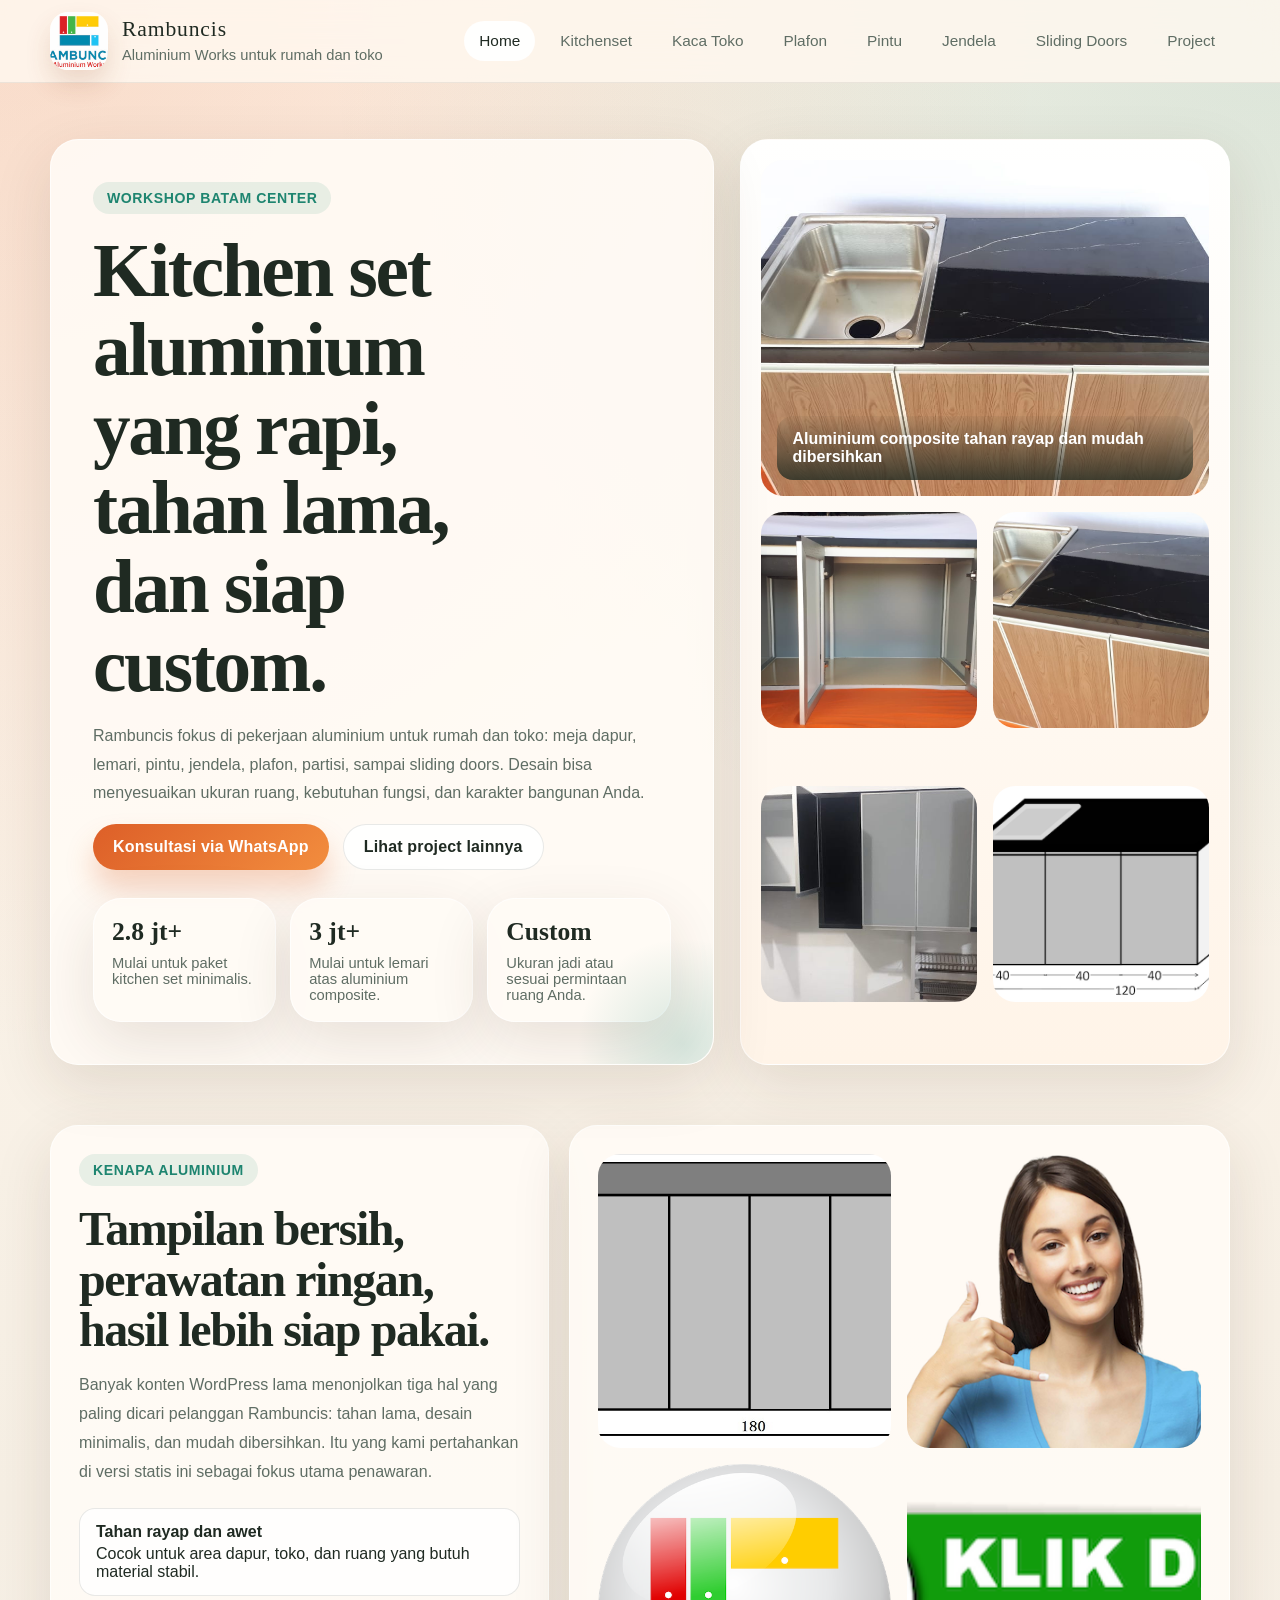
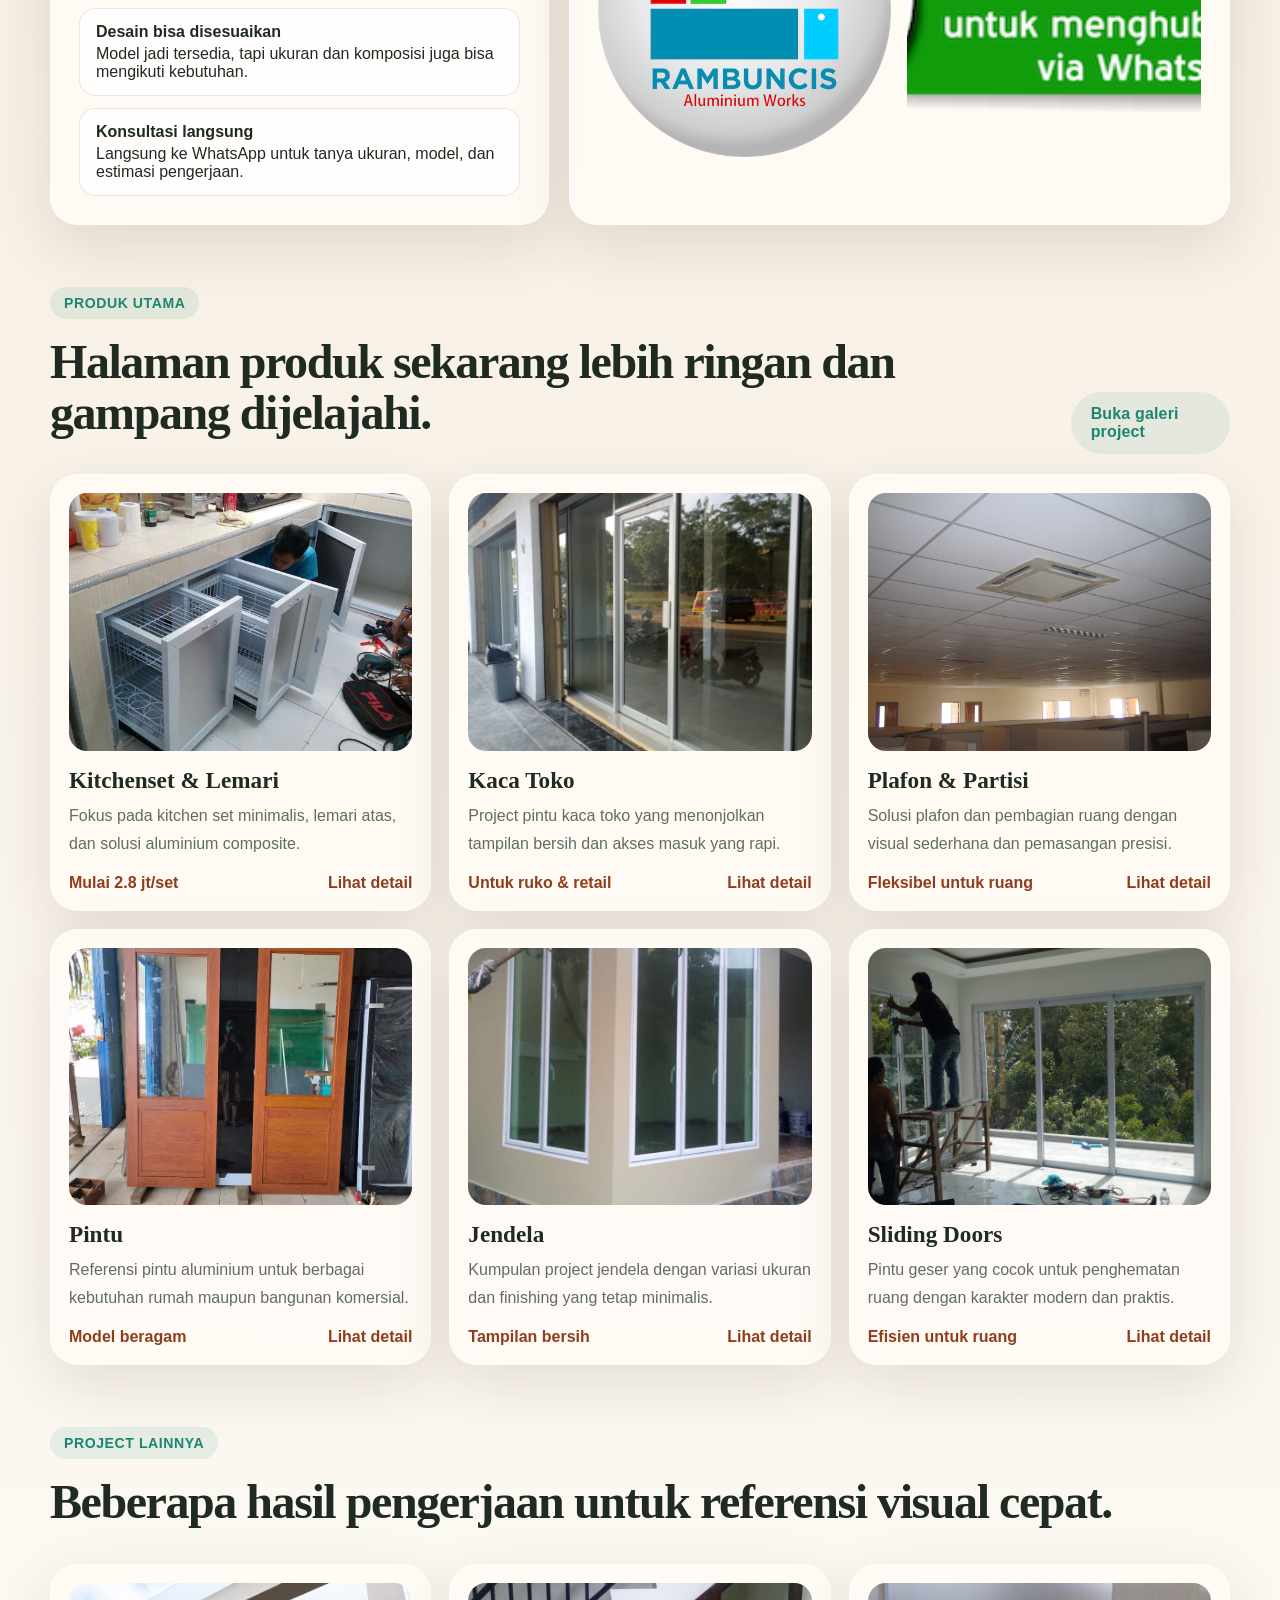
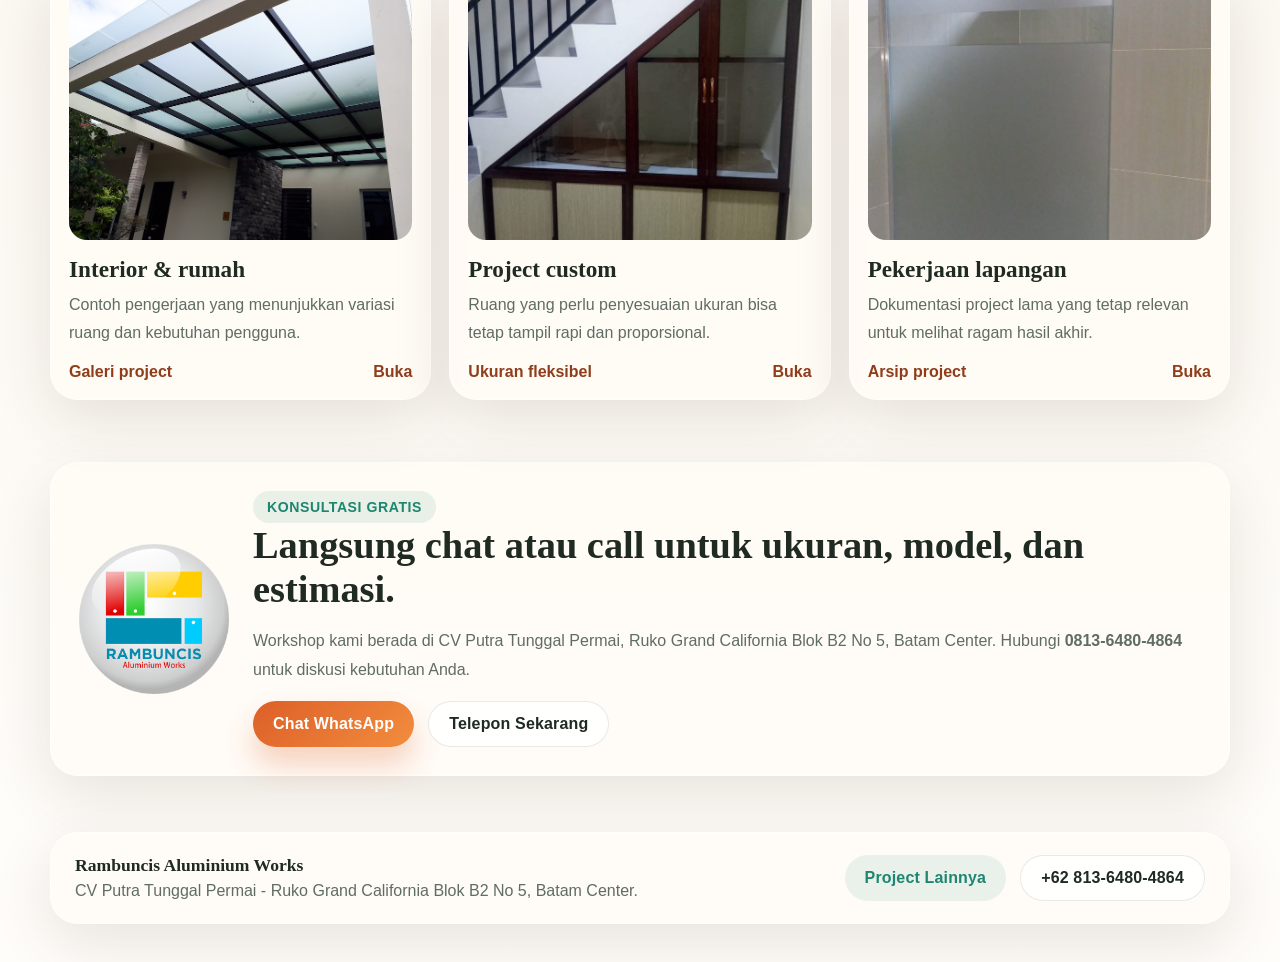
==== index.html @ 45b3ccb1 "migrate rambuncis wordpress site to static pages" ====
<!DOCTYPE html>
<html lang="id">
  <head>
    <meta charset="UTF-8" />
    <meta name="viewport" content="width=device-width, initial-scale=1.0" />
    <title>Rambuncis | Aluminium Works</title>
    <meta
      name="description"
      content="Rambuncis menghadirkan kitchen set, kaca toko, plafon, pintu, jendela, dan sliding doors berbahan aluminium dengan konsultasi gratis untuk area Batam."
    />
    <link rel="stylesheet" href="/assets/styles.css" />
  </head>
  <body>
    <header class="site-header">
      <div class="shell site-header__row">
        <a class="brand" href="/">
          <img class="brand__mark" src="/assets/images/LOGO-RAMBUNCIS-bg-putih-300.jpg" alt="Logo Rambuncis" />
          <span>
            <span class="brand__name">Rambuncis</span>
            <span class="brand__tag">Aluminium Works untuk rumah dan toko</span>
          </span>
        </a>
        <button class="nav-toggle" type="button" aria-label="Buka menu" aria-expanded="false" data-nav-toggle>
          ☰
        </button>
        <nav class="site-nav" data-nav>
          <a href="/" aria-current="page">Home</a>
          <a href="/kitchenset-lemari/">Kitchenset</a>
          <a href="/kaca-toko/">Kaca Toko</a>
          <a href="/plafon/">Plafon</a>
          <a href="/pintu/">Pintu</a>
          <a href="/jendela/">Jendela</a>
          <a href="/sliding-doors/">Sliding Doors</a>
          <a href="/project-lainnya/">Project</a>
        </nav>
      </div>
    </header>

    <main>
      <section class="hero">
        <div class="shell hero__grid">
          <div class="hero__copy">
            <span class="eyebrow">Workshop Batam Center</span>
            <h1>Kitchen set aluminium yang rapi, tahan lama, dan siap custom.</h1>
            <p>
              Rambuncis fokus di pekerjaan aluminium untuk rumah dan toko: meja dapur, lemari,
              pintu, jendela, plafon, partisi, sampai sliding doors. Desain bisa menyesuaikan
              ukuran ruang, kebutuhan fungsi, dan karakter bangunan Anda.
            </p>
            <div class="button-row">
              <a class="button button--primary" href="https://wa.me/6281364804864">Konsultasi via WhatsApp</a>
              <a class="button button--secondary" href="/project-lainnya/">Lihat project lainnya</a>
            </div>
            <div class="hero__meta">
              <div class="stat-card">
                <strong>2.8 jt+</strong>
                <span>Mulai untuk paket kitchen set minimalis.</span>
              </div>
              <div class="stat-card">
                <strong>3 jt+</strong>
                <span>Mulai untuk lemari atas aluminium composite.</span>
              </div>
              <div class="stat-card">
                <strong>Custom</strong>
                <span>Ukuran jadi atau sesuai permintaan ruang Anda.</span>
              </div>
            </div>
          </div>

          <div class="hero__panel">
            <div class="showcase">
              <img src="/assets/images/K4.jpeg" alt="Kitchen set aluminium Rambuncis" />
              <div class="showcase__label">Aluminium composite tahan rayap dan mudah dibersihkan</div>
            </div>
            <div class="gallery-preview">
              <img src="/assets/images/K2.jpeg" alt="Desain kitchen set minimalis" />
              <img src="/assets/images/K1.jpeg" alt="Kitchen set modern" />
              <img src="/assets/images/KemariAtas.jpeg" alt="Lemari atas Rambuncis" />
              <img src="/assets/images/3pintu.png" alt="Contoh ukuran custom Rambuncis" />
            </div>
          </div>
        </div>
      </section>

      <section class="section">
        <div class="shell split">
          <div class="section-panel">
            <span class="eyebrow">Kenapa aluminium</span>
            <h2 class="section-title">Tampilan bersih, perawatan ringan, hasil lebih siap pakai.</h2>
            <p class="section-copy">
              Banyak konten WordPress lama menonjolkan tiga hal yang paling dicari pelanggan Rambuncis:
              tahan lama, desain minimalis, dan mudah dibersihkan. Itu yang kami pertahankan di versi
              statis ini sebagai fokus utama penawaran.
            </p>
            <div class="list">
              <div>
                <strong>Tahan rayap dan awet</strong>
                Cocok untuk area dapur, toko, dan ruang yang butuh material stabil.
              </div>
              <div>
                <strong>Desain bisa disesuaikan</strong>
                Model jadi tersedia, tapi ukuran dan komposisi juga bisa mengikuti kebutuhan.
              </div>
              <div>
                <strong>Konsultasi langsung</strong>
                Langsung ke WhatsApp untuk tanya ukuran, model, dan estimasi pengerjaan.
              </div>
            </div>
          </div>
          <div class="section-panel">
            <div class="gallery-preview">
              <img src="/assets/images/WhatsApp-Image-2022-02-17-at-5.44.40-PM.jpeg" alt="Lemari atas aluminium" />
              <img src="/assets/images/Call-Us.png" alt="Konsultasi gratis Rambuncis" />
              <img src="/assets/images/RAMBUNCISpic-500.png" alt="Maskot Rambuncis" />
              <img src="/assets/images/Tombol-Whatsapp-Pesan-Sekarang.png" alt="Pesan sekarang via WhatsApp" />
            </div>
          </div>
        </div>
      </section>

      <section class="section">
        <div class="shell">
          <div class="section-head">
            <div>
              <span class="eyebrow">Produk Utama</span>
              <h2 class="section-title">Halaman produk sekarang lebih ringan dan gampang dijelajahi.</h2>
            </div>
            <a class="button button--ghost" href="/project-lainnya/">Buka galeri project</a>
          </div>
          <div class="card-grid">
            <a class="feature-card" href="/kitchenset-lemari/">
              <img src="/assets/images/Kitchenset.jpeg" alt="Kitchenset dan lemari" />
              <h3>Kitchenset &amp; Lemari</h3>
              <p>Fokus pada kitchen set minimalis, lemari atas, dan solusi aluminium composite.</p>
              <div class="feature-card__meta"><span>Mulai 2.8 jt/set</span><span>Lihat detail</span></div>
            </a>
            <a class="feature-card" href="/kaca-toko/">
              <img src="/assets/images/Shopfront3.jpeg" alt="Kaca toko" />
              <h3>Kaca Toko</h3>
              <p>Project pintu kaca toko yang menonjolkan tampilan bersih dan akses masuk yang rapi.</p>
              <div class="feature-card__meta"><span>Untuk ruko &amp; retail</span><span>Lihat detail</span></div>
            </a>
            <a class="feature-card" href="/plafon/">
              <img src="/assets/images/Plafon7.jpg" alt="Plafon aluminium" />
              <h3>Plafon &amp; Partisi</h3>
              <p>Solusi plafon dan pembagian ruang dengan visual sederhana dan pemasangan presisi.</p>
              <div class="feature-card__meta"><span>Fleksibel untuk ruang</span><span>Lihat detail</span></div>
            </a>
            <a class="feature-card" href="/pintu/">
              <img src="/assets/images/Pintu12.jpeg" alt="Pintu aluminium" />
              <h3>Pintu</h3>
              <p>Referensi pintu aluminium untuk berbagai kebutuhan rumah maupun bangunan komersial.</p>
              <div class="feature-card__meta"><span>Model beragam</span><span>Lihat detail</span></div>
            </a>
            <a class="feature-card" href="/jendela/">
              <img src="/assets/images/Jendela13.jpeg" alt="Jendela aluminium" />
              <h3>Jendela</h3>
              <p>Kumpulan project jendela dengan variasi ukuran dan finishing yang tetap minimalis.</p>
              <div class="feature-card__meta"><span>Tampilan bersih</span><span>Lihat detail</span></div>
            </a>
            <a class="feature-card" href="/sliding-doors/">
              <img src="/assets/images/Sliding18.jpeg" alt="Sliding doors" />
              <h3>Sliding Doors</h3>
              <p>Pintu geser yang cocok untuk penghematan ruang dengan karakter modern dan praktis.</p>
              <div class="feature-card__meta"><span>Efisien untuk ruang</span><span>Lihat detail</span></div>
            </a>
          </div>
        </div>
      </section>

      <section class="section">
        <div class="shell">
          <div class="section-head">
            <div>
              <span class="eyebrow">Project Lainnya</span>
              <h2 class="section-title">Beberapa hasil pengerjaan untuk referensi visual cepat.</h2>
            </div>
          </div>
          <div class="card-grid">
            <a class="feature-card" href="/project-lainnya/">
              <img src="/assets/images/Project03.jpg" alt="Project lain Rambuncis" />
              <h3>Interior &amp; rumah</h3>
              <p>Contoh pengerjaan yang menunjukkan variasi ruang dan kebutuhan pengguna.</p>
              <div class="feature-card__meta"><span>Galeri project</span><span>Buka</span></div>
            </a>
            <a class="feature-card" href="/project-lainnya/">
              <img src="/assets/images/Project-Laing.jpeg" alt="Project tambahan Rambuncis" />
              <h3>Project custom</h3>
              <p>Ruang yang perlu penyesuaian ukuran bisa tetap tampil rapi dan proporsional.</p>
              <div class="feature-card__meta"><span>Ukuran fleksibel</span><span>Buka</span></div>
            </a>
            <a class="feature-card" href="/project-lainnya/">
              <img src="/assets/images/IMG_20170110_144117.jpg" alt="Workshop Rambuncis project" />
              <h3>Pekerjaan lapangan</h3>
              <p>Dokumentasi project lama yang tetap relevan untuk melihat ragam hasil akhir.</p>
              <div class="feature-card__meta"><span>Arsip project</span><span>Buka</span></div>
            </a>
          </div>
        </div>
      </section>

      <section class="section">
        <div class="shell">
          <div class="contact-card">
            <img src="/assets/images/RAMBUNCISpic-500.png" alt="Rambuncis contact" />
            <div>
              <span class="eyebrow">Konsultasi Gratis</span>
              <h2>Langsung chat atau call untuk ukuran, model, dan estimasi.</h2>
              <p class="section-copy">
                Workshop kami berada di CV Putra Tunggal Permai, Ruko Grand California Blok B2 No 5,
                Batam Center. Hubungi <strong>0813-6480-4864</strong> untuk diskusi kebutuhan Anda.
              </p>
              <div class="cta-group">
                <a class="button button--primary" href="https://wa.me/6281364804864">Chat WhatsApp</a>
                <a class="button button--secondary" href="tel:+6281364804864">Telepon Sekarang</a>
              </div>
            </div>
          </div>
        </div>
      </section>
    </main>

    <footer class="site-footer">
      <div class="shell footer-card">
        <div>
          <strong>Rambuncis Aluminium Works</strong>
          <p>CV Putra Tunggal Permai - Ruko Grand California Blok B2 No 5, Batam Center.</p>
        </div>
        <div class="cta-group">
          <a class="button button--ghost" href="/project-lainnya/">Project Lainnya</a>
          <a class="button button--secondary" href="https://wa.me/6281364804864">+62 813-6480-4864</a>
        </div>
      </div>
    </footer>

    <script src="/assets/site.js"></script>
  </body>
</html>
---- assets/styles.css ----
:root {
  --bg: #f6efe4;
  --bg-soft: #fffaf2;
  --surface: rgba(255, 251, 245, 0.9);
  --surface-strong: #fffdf8;
  --text: #1f2a22;
  --muted: #5f6d64;
  --line: rgba(31, 42, 34, 0.1);
  --brand: #dd5f28;
  --brand-deep: #8f3d1b;
  --accent: #1e8570;
  --accent-soft: #e1f6f0;
  --shadow: 0 20px 60px rgba(64, 42, 23, 0.12);
  --radius-xl: 28px;
  --radius-lg: 22px;
  --radius-md: 16px;
  --max: 1180px;
}

* {
  box-sizing: border-box;
}

html {
  scroll-behavior: smooth;
}

body {
  margin: 0;
  font-family: "Avenir Next", "Segoe UI", sans-serif;
  color: var(--text);
  background:
    radial-gradient(circle at top left, rgba(221, 95, 40, 0.18), transparent 24%),
    radial-gradient(circle at top right, rgba(30, 133, 112, 0.16), transparent 22%),
    linear-gradient(180deg, #fff7ed 0%, var(--bg) 36%, #fffdfa 100%);
  min-height: 100vh;
}

img {
  max-width: 100%;
  display: block;
}

a {
  color: inherit;
  text-decoration: none;
}

.shell {
  width: min(var(--max), calc(100% - 32px));
  margin: 0 auto;
}

.site-header {
  position: sticky;
  top: 0;
  z-index: 30;
  backdrop-filter: blur(16px);
  background: rgba(255, 248, 239, 0.82);
  border-bottom: 1px solid rgba(31, 42, 34, 0.08);
}

.site-header__row {
  display: flex;
  align-items: center;
  justify-content: space-between;
  gap: 24px;
  min-height: 82px;
}

.brand {
  display: inline-flex;
  align-items: center;
  gap: 14px;
}

.brand__mark {
  width: 58px;
  height: 58px;
  border-radius: 18px;
  object-fit: cover;
  box-shadow: 0 14px 26px rgba(143, 61, 27, 0.16);
}

.brand__name {
  display: block;
  font-family: Georgia, "Times New Roman", serif;
  font-size: 1.35rem;
  line-height: 1;
  letter-spacing: 0.04em;
}

.brand__tag {
  display: block;
  margin-top: 6px;
  color: var(--muted);
  font-size: 0.92rem;
}

.nav-toggle {
  display: none;
  appearance: none;
  border: 0;
  background: #fff;
  color: var(--text);
  width: 48px;
  height: 48px;
  border-radius: 14px;
  box-shadow: var(--shadow);
  font-size: 1.4rem;
}

.site-nav {
  display: flex;
  align-items: center;
  gap: 10px;
  flex-wrap: wrap;
  justify-content: flex-end;
}

.site-nav a {
  color: var(--muted);
  padding: 11px 15px;
  border-radius: 999px;
  transition: 0.2s ease;
  font-size: 0.96rem;
}

.site-nav a[aria-current="page"],
.site-nav a:hover {
  color: var(--text);
  background: rgba(255, 255, 255, 0.9);
}

.button-row,
.cta-group {
  display: flex;
  flex-wrap: wrap;
  gap: 14px;
}

.button {
  display: inline-flex;
  align-items: center;
  justify-content: center;
  padding: 13px 20px;
  border-radius: 999px;
  font-weight: 700;
  letter-spacing: 0.01em;
  transition: transform 0.2s ease, box-shadow 0.2s ease;
}

.button:hover {
  transform: translateY(-2px);
}

.button--primary {
  color: #fff;
  background: linear-gradient(135deg, var(--brand), #f28d3e);
  box-shadow: 0 18px 28px rgba(221, 95, 40, 0.26);
}

.button--secondary {
  background: rgba(255, 255, 255, 0.9);
  border: 1px solid rgba(31, 42, 34, 0.1);
}

.button--ghost {
  background: rgba(30, 133, 112, 0.09);
  color: var(--accent);
}

.hero {
  padding: 56px 0 40px;
}

.hero__grid {
  display: grid;
  grid-template-columns: 1.15fr 0.85fr;
  gap: 26px;
  align-items: stretch;
}

.hero__copy,
.hero__panel,
.page-hero__copy,
.page-hero__card,
.feature-card,
.section-panel,
.gallery-card,
.contact-card,
.footer-card,
.stat-card {
  background: var(--surface);
  border: 1px solid rgba(255, 255, 255, 0.65);
  box-shadow: var(--shadow);
  border-radius: var(--radius-xl);
}

.hero__copy {
  padding: 42px;
  position: relative;
  overflow: hidden;
}

.hero__copy::after,
.page-hero__copy::after {
  content: "";
  position: absolute;
  inset: auto -80px -90px auto;
  width: 220px;
  height: 220px;
  background: radial-gradient(circle, rgba(30, 133, 112, 0.18), transparent 68%);
}

.eyebrow {
  display: inline-flex;
  align-items: center;
  gap: 10px;
  padding: 8px 14px;
  border-radius: 999px;
  background: rgba(30, 133, 112, 0.1);
  color: var(--accent);
  font-size: 0.88rem;
  font-weight: 700;
  letter-spacing: 0.04em;
  text-transform: uppercase;
}

.hero h1,
.page-hero h1,
.section-title {
  margin: 18px 0 16px;
  font-family: Georgia, "Times New Roman", serif;
  line-height: 1.05;
  letter-spacing: -0.03em;
}

.hero h1 {
  font-size: clamp(2.7rem, 6vw, 4.7rem);
  max-width: 11ch;
}

.hero p,
.page-hero p,
.section-copy,
.mini-copy {
  color: var(--muted);
  line-height: 1.8;
  font-size: 1rem;
}

.hero__meta {
  display: grid;
  grid-template-columns: repeat(3, minmax(0, 1fr));
  gap: 14px;
  margin-top: 28px;
}

.stat-card {
  padding: 18px;
}

.stat-card strong {
  display: block;
  font-size: 1.6rem;
  font-family: Georgia, "Times New Roman", serif;
}

.stat-card span {
  display: block;
  margin-top: 8px;
  color: var(--muted);
  font-size: 0.92rem;
}

.hero__panel {
  padding: 20px;
  display: grid;
  gap: 16px;
  background:
    linear-gradient(180deg, rgba(255, 255, 255, 0.92), rgba(255, 243, 231, 0.92)),
    var(--surface);
}

.showcase {
  position: relative;
  overflow: hidden;
  border-radius: 22px;
  min-height: 210px;
}

.showcase img {
  width: 100%;
  height: 100%;
  object-fit: cover;
}

.showcase__label {
  position: absolute;
  left: 16px;
  right: 16px;
  bottom: 16px;
  padding: 14px 16px;
  color: #fff;
  border-radius: 16px;
  background: linear-gradient(180deg, rgba(31, 42, 34, 0.05), rgba(31, 42, 34, 0.8));
  font-weight: 700;
}

.section {
  padding: 20px 0 42px;
}

.section-head {
  display: flex;
  align-items: end;
  justify-content: space-between;
  gap: 18px;
  margin-bottom: 20px;
}

.section-title {
  font-size: clamp(2rem, 4vw, 3rem);
}

.card-grid {
  display: grid;
  grid-template-columns: repeat(3, minmax(0, 1fr));
  gap: 18px;
}

.feature-card {
  padding: 18px;
  overflow: hidden;
}

.feature-card img {
  width: 100%;
  aspect-ratio: 4 / 3;
  object-fit: cover;
  border-radius: 18px;
}

.feature-card h3 {
  margin: 16px 0 8px;
  font-family: Georgia, "Times New Roman", serif;
  font-size: 1.45rem;
}

.feature-card p {
  margin: 0 0 16px;
  color: var(--muted);
  line-height: 1.75;
}

.feature-card__meta {
  display: flex;
  align-items: center;
  justify-content: space-between;
  gap: 14px;
  color: var(--brand-deep);
  font-weight: 700;
}

.split {
  display: grid;
  grid-template-columns: 0.86fr 1.14fr;
  gap: 20px;
}

.section-panel {
  padding: 28px;
}

.list {
  display: grid;
  gap: 12px;
  margin: 22px 0 0;
}

.list div {
  padding: 14px 16px;
  border-radius: 16px;
  background: rgba(255, 255, 255, 0.76);
  border: 1px solid var(--line);
}

.list strong {
  display: block;
  margin-bottom: 4px;
}

.gallery-preview {
  display: grid;
  grid-template-columns: repeat(2, minmax(0, 1fr));
  gap: 16px;
}

.gallery-preview img {
  width: 100%;
  aspect-ratio: 1 / 1;
  object-fit: cover;
  border-radius: 22px;
}

.page-hero {
  padding: 52px 0 28px;
}

.page-hero__grid {
  display: grid;
  grid-template-columns: 1fr 0.9fr;
  gap: 22px;
}

.page-hero__copy,
.page-hero__card {
  padding: 34px;
  position: relative;
  overflow: hidden;
}

.page-hero__card img {
  width: 100%;
  aspect-ratio: 4 / 3;
  object-fit: cover;
  border-radius: 22px;
  margin-bottom: 16px;
}

.page-hero__badge {
  display: inline-flex;
  gap: 8px;
  align-items: center;
  margin-bottom: 12px;
  color: var(--brand-deep);
  font-weight: 700;
}

.breadcrumbs {
  display: flex;
  gap: 10px;
  flex-wrap: wrap;
  color: var(--muted);
  font-size: 0.92rem;
}

.breadcrumbs span {
  color: rgba(95, 109, 100, 0.55);
}

.gallery {
  columns: 3 280px;
  column-gap: 18px;
  margin-top: 8px;
}

.gallery-card {
  break-inside: avoid;
  margin: 0 0 18px;
  overflow: hidden;
}

.gallery-card img {
  width: 100%;
  height: auto;
}

.gallery-card__body {
  padding: 14px 16px 16px;
}

.gallery-card__body strong {
  display: block;
  margin-bottom: 4px;
}

.gallery-card__body span {
  color: var(--muted);
  font-size: 0.92rem;
}

.contact-card {
  padding: 28px;
  display: grid;
  grid-template-columns: 150px 1fr;
  gap: 24px;
  align-items: center;
}

.contact-card img {
  width: 100%;
  border-radius: 22px;
}

.contact-card h2 {
  margin: 0 0 10px;
  font-family: Georgia, "Times New Roman", serif;
  font-size: clamp(2rem, 3vw, 2.6rem);
}

.site-footer {
  padding: 14px 0 38px;
}

.footer-card {
  padding: 22px 24px;
  display: flex;
  align-items: center;
  justify-content: space-between;
  gap: 18px;
}

.footer-card p {
  margin: 0;
  color: var(--muted);
}

.footer-card strong {
  display: block;
  margin-bottom: 6px;
  font-family: Georgia, "Times New Roman", serif;
  font-size: 1.1rem;
}

.redirect-note {
  min-height: 100vh;
  display: grid;
  place-items: center;
  padding: 24px;
}

.redirect-note__card {
  width: min(620px, 100%);
  text-align: center;
  padding: 34px;
  background: var(--surface);
  border-radius: var(--radius-xl);
  box-shadow: var(--shadow);
}

@media (max-width: 1024px) {
  .hero__grid,
  .page-hero__grid,
  .split {
    grid-template-columns: 1fr;
  }

  .card-grid {
    grid-template-columns: repeat(2, minmax(0, 1fr));
  }
}

@media (max-width: 760px) {
  .site-header__row {
    min-height: 74px;
  }

  .nav-toggle {
    display: inline-flex;
    align-items: center;
    justify-content: center;
  }

  .site-nav {
    display: none;
    width: 100%;
    padding-bottom: 16px;
  }

  .site-nav.is-open {
    display: flex;
  }

  .site-header__row {
    flex-wrap: wrap;
    padding: 10px 0;
  }

  .site-nav a {
    width: 100%;
    text-align: left;
  }

  .hero__copy,
  .page-hero__copy,
  .page-hero__card,
  .section-panel,
  .contact-card,
  .footer-card {
    padding: 24px;
  }

  .hero__meta,
  .card-grid {
    grid-template-columns: 1fr;
  }

  .gallery-preview {
    grid-template-columns: 1fr;
  }

  .contact-card {
    grid-template-columns: 1fr;
  }

  .footer-card {
    flex-direction: column;
    align-items: flex-start;
  }
}
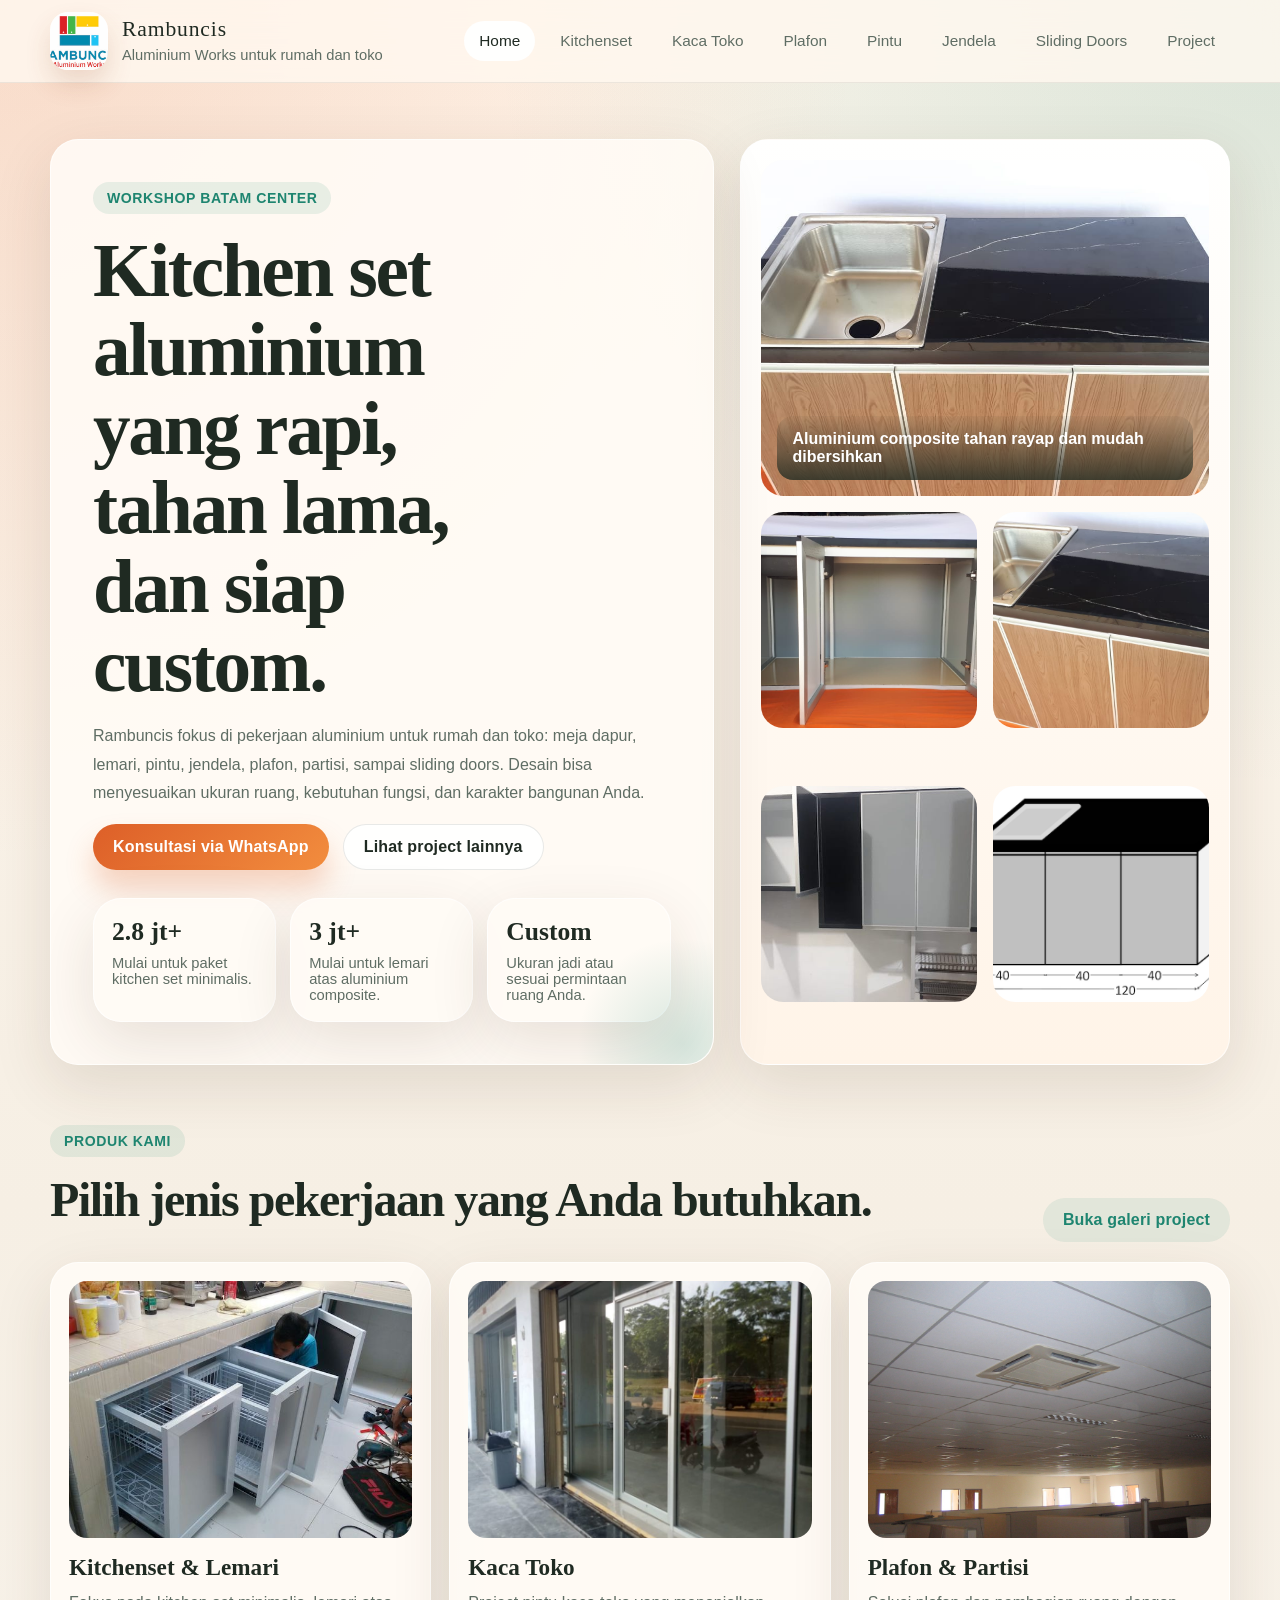
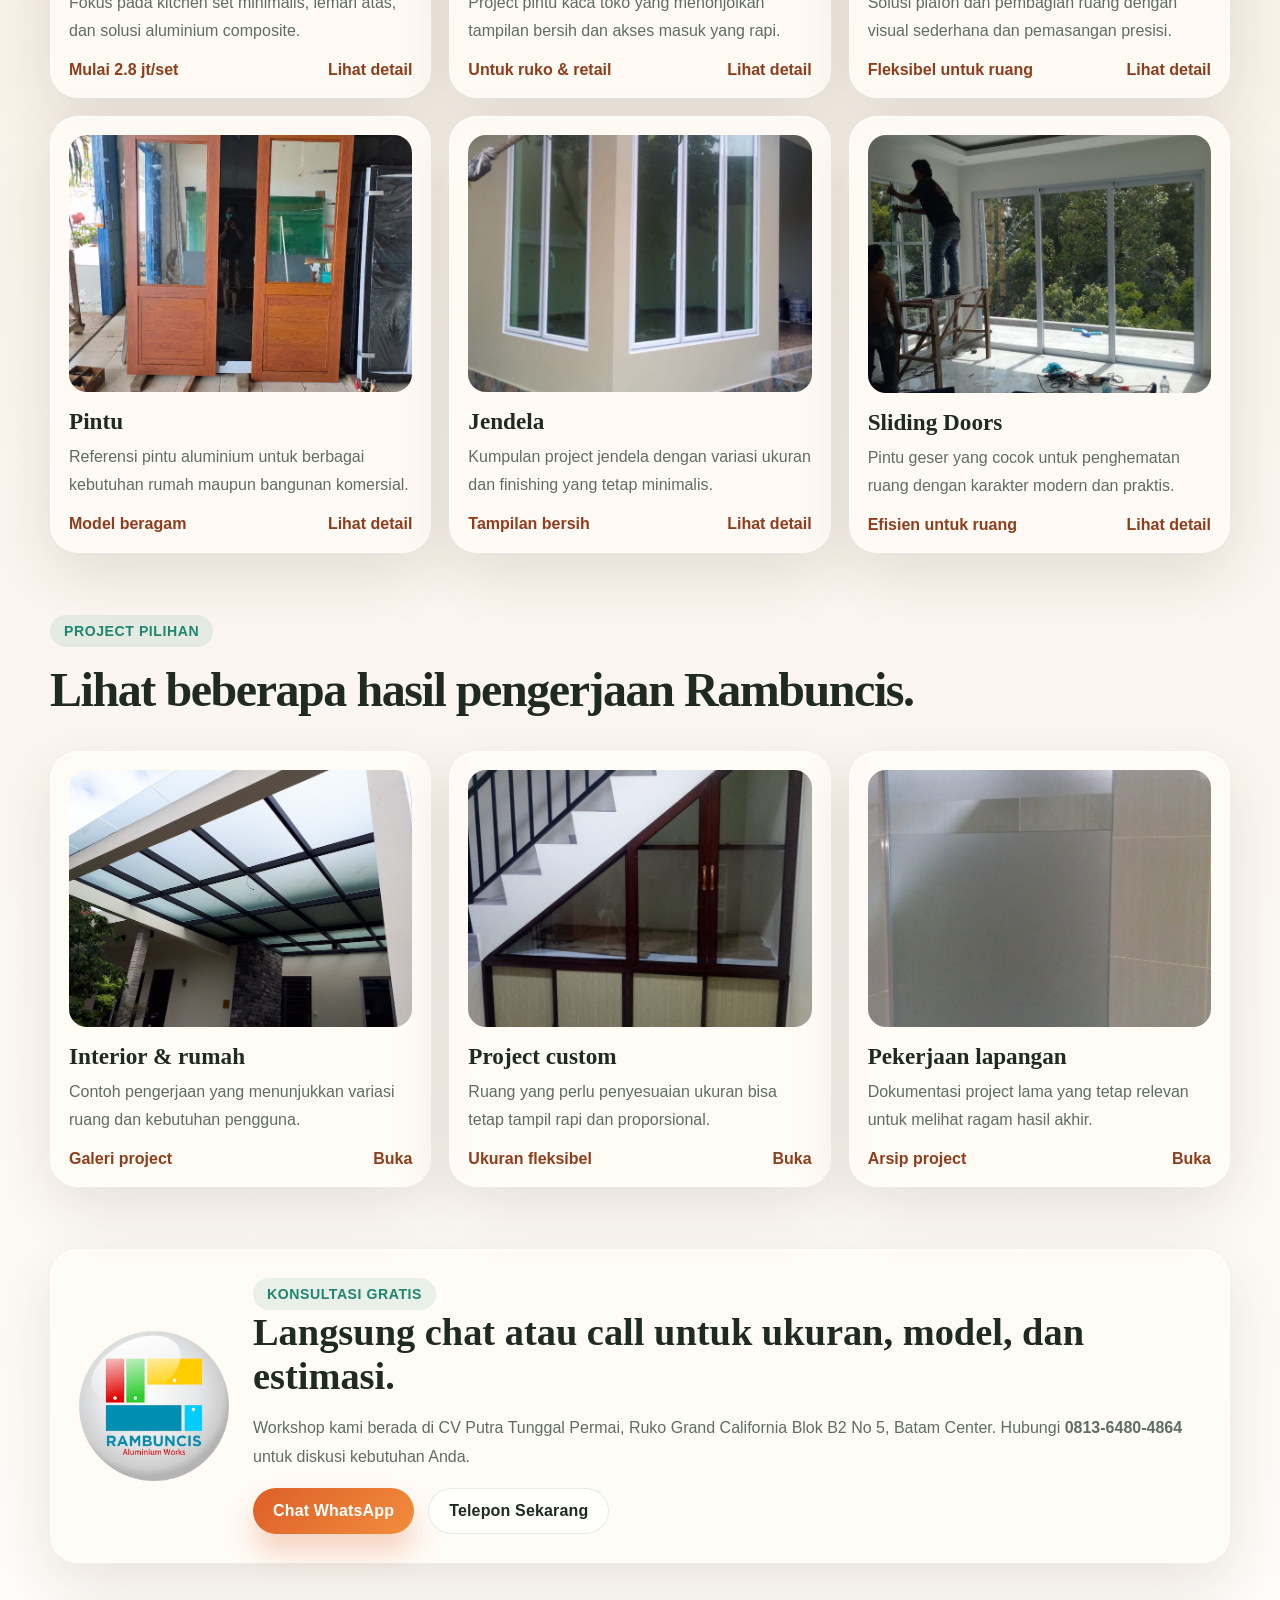
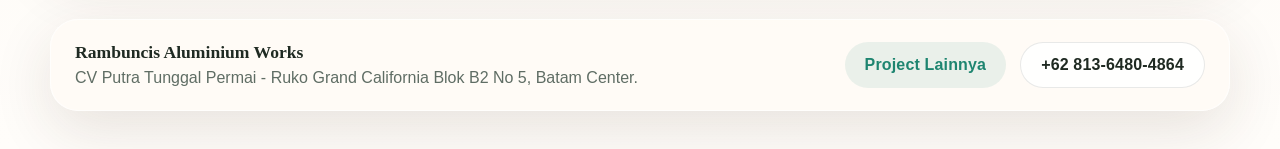
==== commit 1bd18b9e: "remove migration copy from site content" ====
--- a/index.html
+++ b/index.html
@@ -8,13 +8,13 @@
       name="description"
       content="Rambuncis menghadirkan kitchen set, kaca toko, plafon, pintu, jendela, dan sliding doors berbahan aluminium dengan konsultasi gratis untuk area Batam."
     />
-    <link rel="stylesheet" href="/assets/styles.css" />
+    <link rel="stylesheet" href="assets/styles.css" />
   </head>
   <body>
     <header class="site-header">
       <div class="shell site-header__row">
-        <a class="brand" href="/">
-          <img class="brand__mark" src="/assets/images/LOGO-RAMBUNCIS-bg-putih-300.jpg" alt="Logo Rambuncis" />
+        <a class="brand" href="./">
+          <img class="brand__mark" src="assets/images/LOGO-RAMBUNCIS-bg-putih-300.jpg" alt="Logo Rambuncis" />
           <span>
             <span class="brand__name">Rambuncis</span>
             <span class="brand__tag">Aluminium Works untuk rumah dan toko</span>
@@ -24,14 +24,14 @@
           ☰
         </button>
         <nav class="site-nav" data-nav>
-          <a href="/" aria-current="page">Home</a>
-          <a href="/kitchenset-lemari/">Kitchenset</a>
-          <a href="/kaca-toko/">Kaca Toko</a>
-          <a href="/plafon/">Plafon</a>
-          <a href="/pintu/">Pintu</a>
-          <a href="/jendela/">Jendela</a>
-          <a href="/sliding-doors/">Sliding Doors</a>
-          <a href="/project-lainnya/">Project</a>
+          <a href="./" aria-current="page">Home</a>
+          <a href="kitchenset-lemari/">Kitchenset</a>
+          <a href="kaca-toko/">Kaca Toko</a>
+          <a href="plafon/">Plafon</a>
+          <a href="pintu/">Pintu</a>
+          <a href="jendela/">Jendela</a>
+          <a href="sliding-doors/">Sliding Doors</a>
+          <a href="project-lainnya/">Project</a>
         </nav>
       </div>
     </header>
@@ -49,7 +49,7 @@
             </p>
             <div class="button-row">
               <a class="button button--primary" href="https://wa.me/6281364804864">Konsultasi via WhatsApp</a>
-              <a class="button button--secondary" href="/project-lainnya/">Lihat project lainnya</a>
+              <a class="button button--secondary" href="project-lainnya/">Lihat project lainnya</a>
             </div>
             <div class="hero__meta">
               <div class="stat-card">
@@ -69,50 +69,14 @@
 
           <div class="hero__panel">
             <div class="showcase">
-              <img src="/assets/images/K4.jpeg" alt="Kitchen set aluminium Rambuncis" />
+              <img src="assets/images/K4.jpeg" alt="Kitchen set aluminium Rambuncis" />
               <div class="showcase__label">Aluminium composite tahan rayap dan mudah dibersihkan</div>
             </div>
             <div class="gallery-preview">
-              <img src="/assets/images/K2.jpeg" alt="Desain kitchen set minimalis" />
-              <img src="/assets/images/K1.jpeg" alt="Kitchen set modern" />
-              <img src="/assets/images/KemariAtas.jpeg" alt="Lemari atas Rambuncis" />
-              <img src="/assets/images/3pintu.png" alt="Contoh ukuran custom Rambuncis" />
-            </div>
-          </div>
-        </div>
-      </section>
-
-      <section class="section">
-        <div class="shell split">
-          <div class="section-panel">
-            <span class="eyebrow">Kenapa aluminium</span>
-            <h2 class="section-title">Tampilan bersih, perawatan ringan, hasil lebih siap pakai.</h2>
-            <p class="section-copy">
-              Banyak konten WordPress lama menonjolkan tiga hal yang paling dicari pelanggan Rambuncis:
-              tahan lama, desain minimalis, dan mudah dibersihkan. Itu yang kami pertahankan di versi
-              statis ini sebagai fokus utama penawaran.
-            </p>
-            <div class="list">
-              <div>
-                <strong>Tahan rayap dan awet</strong>
-                Cocok untuk area dapur, toko, dan ruang yang butuh material stabil.
-              </div>
-              <div>
-                <strong>Desain bisa disesuaikan</strong>
-                Model jadi tersedia, tapi ukuran dan komposisi juga bisa mengikuti kebutuhan.
-              </div>
-              <div>
-                <strong>Konsultasi langsung</strong>
-                Langsung ke WhatsApp untuk tanya ukuran, model, dan estimasi pengerjaan.
-              </div>
-            </div>
-          </div>
-          <div class="section-panel">
-            <div class="gallery-preview">
-              <img src="/assets/images/WhatsApp-Image-2022-02-17-at-5.44.40-PM.jpeg" alt="Lemari atas aluminium" />
-              <img src="/assets/images/Call-Us.png" alt="Konsultasi gratis Rambuncis" />
-              <img src="/assets/images/RAMBUNCISpic-500.png" alt="Maskot Rambuncis" />
-              <img src="/assets/images/Tombol-Whatsapp-Pesan-Sekarang.png" alt="Pesan sekarang via WhatsApp" />
+              <img src="assets/images/K2.jpeg" alt="Desain kitchen set minimalis" />
+              <img src="assets/images/K1.jpeg" alt="Kitchen set modern" />
+              <img src="assets/images/KemariAtas.jpeg" alt="Lemari atas Rambuncis" />
+              <img src="assets/images/3pintu.png" alt="Contoh ukuran custom Rambuncis" />
             </div>
           </div>
         </div>
@@ -122,44 +86,44 @@
         <div class="shell">
           <div class="section-head">
             <div>
-              <span class="eyebrow">Produk Utama</span>
-              <h2 class="section-title">Halaman produk sekarang lebih ringan dan gampang dijelajahi.</h2>
-            </div>
-            <a class="button button--ghost" href="/project-lainnya/">Buka galeri project</a>
+              <span class="eyebrow">Produk Kami</span>
+              <h2 class="section-title">Pilih jenis pekerjaan yang Anda butuhkan.</h2>
+            </div>
+            <a class="button button--ghost" href="project-lainnya/">Buka galeri project</a>
           </div>
           <div class="card-grid">
-            <a class="feature-card" href="/kitchenset-lemari/">
-              <img src="/assets/images/Kitchenset.jpeg" alt="Kitchenset dan lemari" />
+            <a class="feature-card" href="kitchenset-lemari/">
+              <img src="assets/images/Kitchenset.jpeg" alt="Kitchenset dan lemari" />
               <h3>Kitchenset &amp; Lemari</h3>
               <p>Fokus pada kitchen set minimalis, lemari atas, dan solusi aluminium composite.</p>
               <div class="feature-card__meta"><span>Mulai 2.8 jt/set</span><span>Lihat detail</span></div>
             </a>
-            <a class="feature-card" href="/kaca-toko/">
-              <img src="/assets/images/Shopfront3.jpeg" alt="Kaca toko" />
+            <a class="feature-card" href="kaca-toko/">
+              <img src="assets/images/Shopfront3.jpeg" alt="Kaca toko" />
               <h3>Kaca Toko</h3>
               <p>Project pintu kaca toko yang menonjolkan tampilan bersih dan akses masuk yang rapi.</p>
               <div class="feature-card__meta"><span>Untuk ruko &amp; retail</span><span>Lihat detail</span></div>
             </a>
-            <a class="feature-card" href="/plafon/">
-              <img src="/assets/images/Plafon7.jpg" alt="Plafon aluminium" />
+            <a class="feature-card" href="plafon/">
+              <img src="assets/images/Plafon7.jpg" alt="Plafon aluminium" />
               <h3>Plafon &amp; Partisi</h3>
               <p>Solusi plafon dan pembagian ruang dengan visual sederhana dan pemasangan presisi.</p>
               <div class="feature-card__meta"><span>Fleksibel untuk ruang</span><span>Lihat detail</span></div>
             </a>
-            <a class="feature-card" href="/pintu/">
-              <img src="/assets/images/Pintu12.jpeg" alt="Pintu aluminium" />
+            <a class="feature-card" href="pintu/">
+              <img src="assets/images/Pintu12.jpeg" alt="Pintu aluminium" />
               <h3>Pintu</h3>
               <p>Referensi pintu aluminium untuk berbagai kebutuhan rumah maupun bangunan komersial.</p>
               <div class="feature-card__meta"><span>Model beragam</span><span>Lihat detail</span></div>
             </a>
-            <a class="feature-card" href="/jendela/">
-              <img src="/assets/images/Jendela13.jpeg" alt="Jendela aluminium" />
+            <a class="feature-card" href="jendela/">
+              <img src="assets/images/Jendela13.jpeg" alt="Jendela aluminium" />
               <h3>Jendela</h3>
               <p>Kumpulan project jendela dengan variasi ukuran dan finishing yang tetap minimalis.</p>
               <div class="feature-card__meta"><span>Tampilan bersih</span><span>Lihat detail</span></div>
             </a>
-            <a class="feature-card" href="/sliding-doors/">
-              <img src="/assets/images/Sliding18.jpeg" alt="Sliding doors" />
+            <a class="feature-card" href="sliding-doors/">
+              <img src="assets/images/Sliding18.jpeg" alt="Sliding doors" />
               <h3>Sliding Doors</h3>
               <p>Pintu geser yang cocok untuk penghematan ruang dengan karakter modern dan praktis.</p>
               <div class="feature-card__meta"><span>Efisien untuk ruang</span><span>Lihat detail</span></div>
@@ -172,25 +136,25 @@
         <div class="shell">
           <div class="section-head">
             <div>
-              <span class="eyebrow">Project Lainnya</span>
-              <h2 class="section-title">Beberapa hasil pengerjaan untuk referensi visual cepat.</h2>
+              <span class="eyebrow">Project Pilihan</span>
+              <h2 class="section-title">Lihat beberapa hasil pengerjaan Rambuncis.</h2>
             </div>
           </div>
           <div class="card-grid">
-            <a class="feature-card" href="/project-lainnya/">
-              <img src="/assets/images/Project03.jpg" alt="Project lain Rambuncis" />
+            <a class="feature-card" href="project-lainnya/">
+              <img src="assets/images/Project03.jpg" alt="Project lain Rambuncis" />
               <h3>Interior &amp; rumah</h3>
               <p>Contoh pengerjaan yang menunjukkan variasi ruang dan kebutuhan pengguna.</p>
               <div class="feature-card__meta"><span>Galeri project</span><span>Buka</span></div>
             </a>
-            <a class="feature-card" href="/project-lainnya/">
-              <img src="/assets/images/Project-Laing.jpeg" alt="Project tambahan Rambuncis" />
+            <a class="feature-card" href="project-lainnya/">
+              <img src="assets/images/Project-Laing.jpeg" alt="Project tambahan Rambuncis" />
               <h3>Project custom</h3>
               <p>Ruang yang perlu penyesuaian ukuran bisa tetap tampil rapi dan proporsional.</p>
               <div class="feature-card__meta"><span>Ukuran fleksibel</span><span>Buka</span></div>
             </a>
-            <a class="feature-card" href="/project-lainnya/">
-              <img src="/assets/images/IMG_20170110_144117.jpg" alt="Workshop Rambuncis project" />
+            <a class="feature-card" href="project-lainnya/">
+              <img src="assets/images/IMG_20170110_144117.jpg" alt="Workshop Rambuncis project" />
               <h3>Pekerjaan lapangan</h3>
               <p>Dokumentasi project lama yang tetap relevan untuk melihat ragam hasil akhir.</p>
               <div class="feature-card__meta"><span>Arsip project</span><span>Buka</span></div>
@@ -202,7 +166,7 @@
       <section class="section">
         <div class="shell">
           <div class="contact-card">
-            <img src="/assets/images/RAMBUNCISpic-500.png" alt="Rambuncis contact" />
+            <img src="assets/images/RAMBUNCISpic-500.png" alt="Rambuncis contact" />
             <div>
               <span class="eyebrow">Konsultasi Gratis</span>
               <h2>Langsung chat atau call untuk ukuran, model, dan estimasi.</h2>
@@ -227,12 +191,12 @@
           <p>CV Putra Tunggal Permai - Ruko Grand California Blok B2 No 5, Batam Center.</p>
         </div>
         <div class="cta-group">
-          <a class="button button--ghost" href="/project-lainnya/">Project Lainnya</a>
+          <a class="button button--ghost" href="project-lainnya/">Project Lainnya</a>
           <a class="button button--secondary" href="https://wa.me/6281364804864">+62 813-6480-4864</a>
         </div>
       </div>
     </footer>
 
-    <script src="/assets/site.js"></script>
+    <script src="assets/site.js"></script>
   </body>
 </html>
